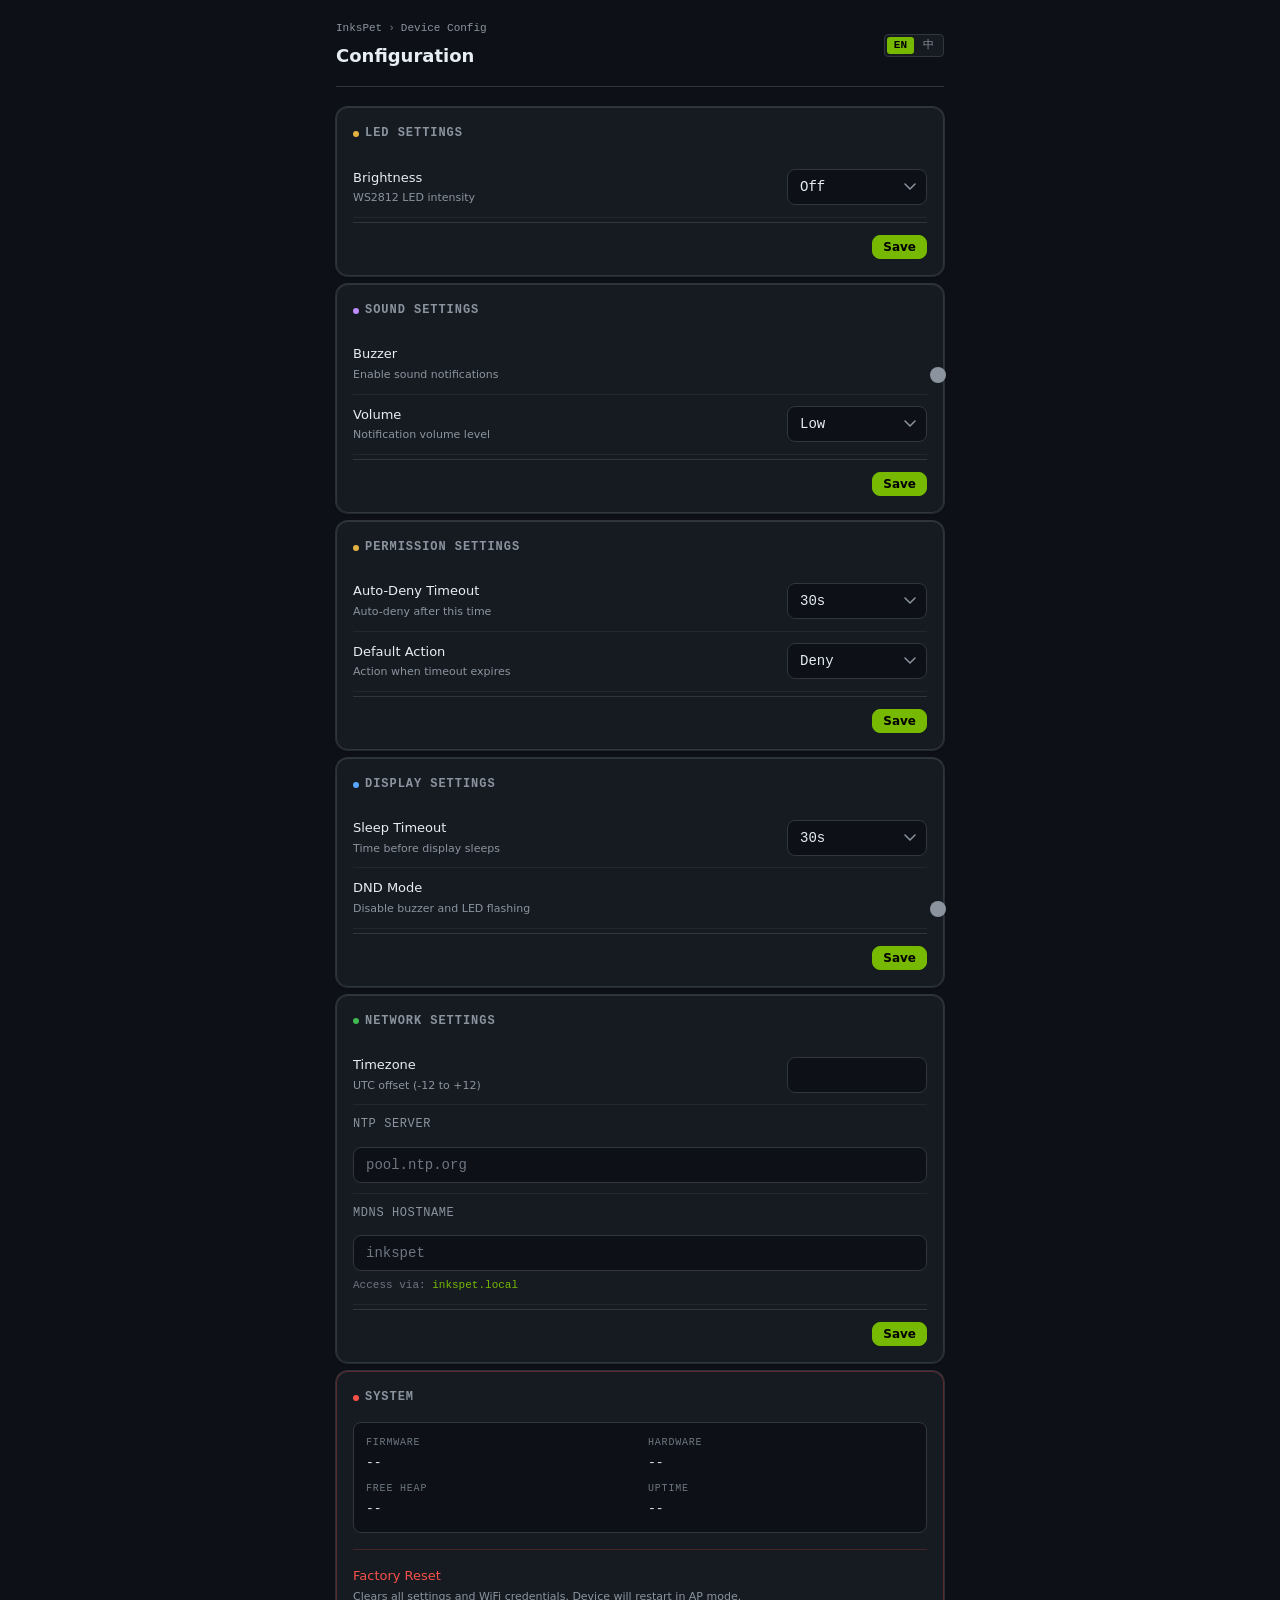
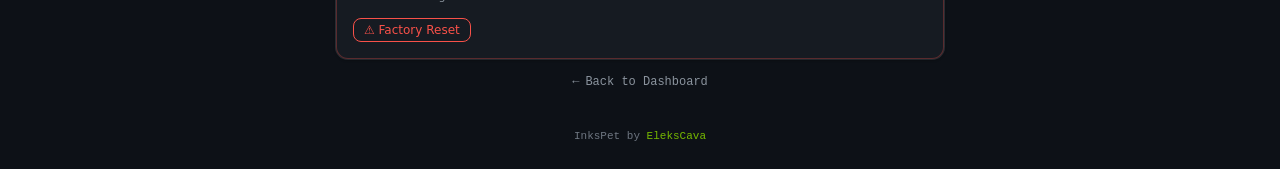
==== data/config.html @ bc0358c3 "feat: InksPet v1.0.0 — AI agent monitor firmware for EleksCava InksPet turns an EleksCava e-paper de" ====
<!DOCTYPE html>
<html lang="en">
<head>
<meta charset="UTF-8">
<meta name="viewport" content="width=device-width, initial-scale=1.0, viewport-fit=cover">
<title>InksPet — Device Config</title>
<link rel="stylesheet" href="style.css">
<style>
/* Config page specific styles */

/* Section groups */
.config-section {
  margin-bottom: 8px;
}

.section-save-row {
  display: flex;
  justify-content: flex-end;
  padding-top: 12px;
  border-top: 1px solid var(--border);
  margin-top: 4px;
}

/* Inline label+control row */
.config-row {
  display: flex;
  align-items: center;
  justify-content: space-between;
  padding: 10px 0;
  border-bottom: 1px solid rgba(48,54,61,0.5);
  gap: 16px;
}
.config-row:last-of-type { border-bottom: none; }

.config-row-label {
  flex: 1;
  min-width: 0;
}

.config-row-title {
  font-size: 13px;
  color: var(--text);
  font-weight: 500;
}

.config-row-desc {
  font-size: 11px;
  color: var(--text-sec);
  margin-top: 1px;
}

.config-row-control {
  flex-shrink: 0;
}

.config-row-control .form-input {
  width: auto;
  min-width: 140px;
}

/* Full-width input for text fields */
.config-row-full {
  display: flex;
  flex-direction: column;
  padding: 10px 0;
  border-bottom: 1px solid rgba(48,54,61,0.5);
  gap: 6px;
}
.config-row-full:last-of-type { border-bottom: none; }

/* Firmware info box */
.fw-info-box {
  background: var(--bg);
  border: 1px solid var(--border);
  border-radius: var(--radius);
  padding: 12px;
  font-family: var(--font-mono);
  font-size: 12px;
  display: grid;
  grid-template-columns: 1fr 1fr;
  gap: 8px 16px;
}

.fw-info-row {
  display: flex;
  flex-direction: column;
  gap: 2px;
}

.fw-info-label {
  font-size: 10px;
  color: var(--text-dim);
  text-transform: uppercase;
  letter-spacing: 0.08em;
}

.fw-info-value {
  font-size: 13px;
  color: var(--text);
}

/* Save button spin on loading */
.save-btn.saving {
  pointer-events: none;
}

/* Reset danger zone */
.danger-zone {
  border-color: rgba(248,81,73,0.3);
}

.danger-zone .card-title .dot {
  background: var(--danger);
}

/* Breadcrumb */
.breadcrumb {
  display: flex;
  align-items: center;
  gap: 6px;
  font-size: 11px;
  font-family: var(--font-mono);
  color: var(--text-sec);
  flex-wrap: wrap;
}

.breadcrumb a {
  color: var(--text-sec);
  text-decoration: none;
}
.breadcrumb a:hover { color: var(--text); }

.breadcrumb-sep { color: var(--text-dim); }

/* Range slider for brightness */
input[type="range"] {
  -webkit-appearance: none;
  appearance: none;
  width: 100%;
  height: 4px;
  border-radius: 2px;
  background: var(--border);
  outline: none;
  cursor: pointer;
}

input[type="range"]::-webkit-slider-thumb {
  -webkit-appearance: none;
  width: 16px;
  height: 16px;
  border-radius: 50%;
  background: var(--accent);
  cursor: pointer;
  transition: box-shadow var(--transition);
}

input[type="range"]::-webkit-slider-thumb:hover {
  box-shadow: 0 0 0 4px var(--accent-glow);
}

/* Timezone numeric input */
.tz-input {
  width: 80px;
  text-align: center;
}

/* Unsaved changes indicator */
.unsaved-dot {
  display: inline-block;
  width: 6px;
  height: 6px;
  border-radius: 50%;
  background: var(--warn);
  margin-left: 4px;
  vertical-align: middle;
  opacity: 0;
  transition: opacity var(--transition);
}
.unsaved-dot.visible { opacity: 1; }
</style>
</head>
<body>

<!-- Reset Confirmation Modal -->
<div class="modal-overlay hidden" id="reset-modal">
  <div class="modal">
    <div class="modal-title" id="lbl-reset-title">Factory Reset</div>
    <div class="modal-body" id="lbl-reset-body">
      This will restore all settings to defaults. WiFi credentials will be cleared and the device will restart in AP mode. Are you sure?
    </div>
    <div class="modal-actions">
      <button class="btn btn-secondary" onclick="closeResetModal()" id="lbl-cancel">Cancel</button>
      <button class="btn btn-danger" onclick="doFactoryReset()" id="lbl-confirm-reset">Reset</button>
    </div>
  </div>
</div>

<div class="container">

  <!-- Header -->
  <header class="header">
    <div class="header-inner">
      <div>
        <div class="breadcrumb">
          <a href="index.html">InksPet</a>
          <span class="breadcrumb-sep">›</span>
          <span id="lbl-page-title">Device Config</span>
        </div>
        <div style="margin-top:4px;font-size:18px;font-weight:700;color:var(--text)" id="lbl-page-heading">Configuration</div>
      </div>
      <div class="lang-toggle">
        <button class="lang-btn active" data-lang="en">EN</button>
        <button class="lang-btn" data-lang="zh">中</button>
      </div>
    </div>
  </header>

  <!-- Loading indicator -->
  <div id="loading-bar" class="progress-bar" style="margin-bottom:16px">
    <div class="progress-fill" id="loading-fill" style="width:0%"></div>
  </div>

  <!-- ========== LED SETTINGS ========== -->
  <div class="card config-section" id="section-led">
    <div class="card-header">
      <span class="card-title">
        <span class="dot" style="background:#e3b341"></span>
        <span id="lbl-led-title">LED Settings</span>
        <span class="unsaved-dot" id="led-unsaved"></span>
      </span>
    </div>

    <div class="config-row">
      <div class="config-row-label">
        <div class="config-row-title" id="lbl-led-brightness">Brightness</div>
        <div class="config-row-desc" id="desc-led-brightness">WS2812 LED intensity</div>
      </div>
      <div class="config-row-control">
        <select class="form-input form-select" id="cfg-led-brightness" onchange="markUnsaved('led-unsaved')">
          <option value="0" id="opt-off">Off</option>
          <option value="1" id="opt-low">Low</option>
          <option value="2" id="opt-medium">Medium</option>
          <option value="3" id="opt-high">High</option>
        </select>
      </div>
    </div>

    <div class="section-save-row">
      <button class="btn btn-primary btn-sm save-btn" id="save-led-btn" onclick="saveSection('led')">
        <span id="save-led-label">Save</span>
      </button>
    </div>
  </div>

  <!-- ========== SOUND SETTINGS ========== -->
  <div class="card config-section" id="section-sound">
    <div class="card-header">
      <span class="card-title">
        <span class="dot" style="background:var(--purple)"></span>
        <span id="lbl-sound-title">Sound Settings</span>
        <span class="unsaved-dot" id="sound-unsaved"></span>
      </span>
    </div>

    <div class="config-row">
      <div class="config-row-label">
        <div class="config-row-title" id="lbl-buzzer-enabled">Buzzer</div>
        <div class="config-row-desc" id="desc-buzzer-enabled">Enable sound notifications</div>
      </div>
      <div class="config-row-control">
        <label class="toggle">
          <input type="checkbox" id="cfg-buzzer-enabled" onchange="markUnsaved('sound-unsaved')">
          <span class="toggle-slider"></span>
        </label>
      </div>
    </div>

    <div class="config-row">
      <div class="config-row-label">
        <div class="config-row-title" id="lbl-buzzer-volume">Volume</div>
        <div class="config-row-desc" id="desc-buzzer-volume">Notification volume level</div>
      </div>
      <div class="config-row-control">
        <select class="form-input form-select" id="cfg-buzzer-volume" onchange="markUnsaved('sound-unsaved')">
          <option value="1" id="opt-vol-low">Low</option>
          <option value="2" id="opt-vol-med">Medium</option>
          <option value="3" id="opt-vol-high">High</option>
        </select>
      </div>
    </div>

    <div class="section-save-row">
      <button class="btn btn-primary btn-sm save-btn" id="save-sound-btn" onclick="saveSection('sound')">
        <span id="save-sound-label">Save</span>
      </button>
    </div>
  </div>

  <!-- ========== PERMISSION SETTINGS ========== -->
  <div class="card config-section" id="section-permission">
    <div class="card-header">
      <span class="card-title">
        <span class="dot" style="background:var(--warn)"></span>
        <span id="lbl-perm-title">Permission Settings</span>
        <span class="unsaved-dot" id="perm-unsaved"></span>
      </span>
    </div>

    <div class="config-row">
      <div class="config-row-label">
        <div class="config-row-title" id="lbl-perm-timeout">Auto-Deny Timeout</div>
        <div class="config-row-desc" id="desc-perm-timeout">Auto-deny after this time</div>
      </div>
      <div class="config-row-control">
        <select class="form-input form-select" id="cfg-permission-timeout" onchange="markUnsaved('perm-unsaved')">
          <option value="30" id="opt-t30">30s</option>
          <option value="60" id="opt-t60">60s</option>
          <option value="120" id="opt-t120">120s</option>
          <option value="0" id="opt-tnever">Never</option>
        </select>
      </div>
    </div>

    <div class="config-row">
      <div class="config-row-label">
        <div class="config-row-title" id="lbl-perm-default">Default Action</div>
        <div class="config-row-desc" id="desc-perm-default">Action when timeout expires</div>
      </div>
      <div class="config-row-control">
        <select class="form-input form-select" id="cfg-permission-default" onchange="markUnsaved('perm-unsaved')">
          <option value="deny" id="opt-deny">Deny</option>
          <option value="allow" id="opt-allow">Allow</option>
        </select>
      </div>
    </div>

    <div class="section-save-row">
      <button class="btn btn-primary btn-sm save-btn" id="save-perm-btn" onclick="saveSection('permission')">
        <span id="save-perm-label">Save</span>
      </button>
    </div>
  </div>

  <!-- ========== DISPLAY SETTINGS ========== -->
  <div class="card config-section" id="section-display">
    <div class="card-header">
      <span class="card-title">
        <span class="dot" style="background:var(--info)"></span>
        <span id="lbl-disp-title">Display Settings</span>
        <span class="unsaved-dot" id="disp-unsaved"></span>
      </span>
    </div>

    <div class="config-row">
      <div class="config-row-label">
        <div class="config-row-title" id="lbl-sleep-timeout">Sleep Timeout</div>
        <div class="config-row-desc" id="desc-sleep-timeout">Time before display sleeps</div>
      </div>
      <div class="config-row-control">
        <select class="form-input form-select" id="cfg-sleep-timeout" onchange="markUnsaved('disp-unsaved')">
          <option value="30" id="opt-s30">30s</option>
          <option value="60" id="opt-s60">60s</option>
          <option value="120" id="opt-s120">120s</option>
          <option value="300" id="opt-s300">5 min</option>
          <option value="0" id="opt-snever">Never</option>
        </select>
      </div>
    </div>

    <div class="config-row">
      <div class="config-row-label">
        <div class="config-row-title" id="lbl-dnd-mode">DND Mode</div>
        <div class="config-row-desc" id="desc-dnd-mode">Disable buzzer and LED flashing</div>
      </div>
      <div class="config-row-control">
        <label class="toggle">
          <input type="checkbox" id="cfg-dnd-mode" onchange="markUnsaved('disp-unsaved')">
          <span class="toggle-slider"></span>
        </label>
      </div>
    </div>

    <div class="section-save-row">
      <button class="btn btn-primary btn-sm save-btn" id="save-disp-btn" onclick="saveSection('display')">
        <span id="save-disp-label">Save</span>
      </button>
    </div>
  </div>

  <!-- ========== NETWORK SETTINGS ========== -->
  <div class="card config-section" id="section-network">
    <div class="card-header">
      <span class="card-title">
        <span class="dot" style="background:var(--success)"></span>
        <span id="lbl-net-title">Network Settings</span>
        <span class="unsaved-dot" id="net-unsaved"></span>
      </span>
    </div>

    <div class="config-row">
      <div class="config-row-label">
        <div class="config-row-title" id="lbl-timezone">Timezone</div>
        <div class="config-row-desc" id="desc-timezone">UTC offset (-12 to +12)</div>
      </div>
      <div class="config-row-control">
        <input type="number"
               id="cfg-timezone"
               class="form-input tz-input"
               min="-12" max="12" step="1"
               onchange="markUnsaved('net-unsaved')"
               oninput="markUnsaved('net-unsaved')">
      </div>
    </div>

    <div class="config-row-full">
      <label class="form-label" for="cfg-ntp-server" id="lbl-ntp">NTP Server</label>
      <input type="text"
             id="cfg-ntp-server"
             class="form-input"
             placeholder="pool.ntp.org"
             autocomplete="off"
             autocorrect="off"
             autocapitalize="none"
             onchange="markUnsaved('net-unsaved')"
             oninput="markUnsaved('net-unsaved')">
    </div>

    <div class="config-row-full">
      <label class="form-label" for="cfg-mdns-hostname" id="lbl-mdns">mDNS Hostname</label>
      <input type="text"
             id="cfg-mdns-hostname"
             class="form-input"
             placeholder="inkspet"
             autocomplete="off"
             autocorrect="off"
             autocapitalize="none"
             onchange="markUnsaved('net-unsaved')"
             oninput="markUnsaved('net-unsaved')">
      <div style="font-size:11px;color:var(--text-dim);font-family:var(--font-mono)">
        Access via: <span id="mdns-preview" style="color:var(--accent)">inkspet.local</span>
      </div>
    </div>

    <div class="section-save-row">
      <button class="btn btn-primary btn-sm save-btn" id="save-net-btn" onclick="saveSection('network')">
        <span id="save-net-label">Save</span>
      </button>
    </div>
  </div>

  <!-- ========== SYSTEM ========== -->
  <div class="card config-section danger-zone">
    <div class="card-header">
      <span class="card-title">
        <span class="dot"></span>
        <span id="lbl-sys-title">System</span>
      </span>
    </div>

    <!-- Firmware info -->
    <div class="fw-info-box" id="fw-info-box">
      <div class="fw-info-row">
        <span class="fw-info-label" id="lbl-fw-version">Firmware</span>
        <span class="fw-info-value" id="fw-version">--</span>
      </div>
      <div class="fw-info-row">
        <span class="fw-info-label" id="lbl-hw-platform">Hardware</span>
        <span class="fw-info-value" id="hw-platform">--</span>
      </div>
      <div class="fw-info-row">
        <span class="fw-info-label" id="lbl-free-heap">Free Heap</span>
        <span class="fw-info-value" id="sys-heap">--</span>
      </div>
      <div class="fw-info-row">
        <span class="fw-info-label" id="lbl-uptime">Uptime</span>
        <span class="fw-info-value" id="sys-uptime">--</span>
      </div>
    </div>

    <div style="margin-top:16px;padding-top:16px;border-top:1px solid rgba(248,81,73,0.2)">
      <div style="margin-bottom:10px">
        <div class="config-row-title" style="color:var(--danger)" id="lbl-factory-reset">Factory Reset</div>
        <div class="config-row-desc" id="desc-factory-reset">
          Clears all settings and WiFi credentials. Device will restart in AP mode.
        </div>
      </div>
      <button class="btn btn-danger btn-sm" onclick="openResetModal()">
        <span id="lbl-reset-btn">⚠ Factory Reset</span>
      </button>
    </div>
  </div>

  <div style="text-align:center;margin-bottom:8px">
    <a href="index.html" class="back-link">&#8592; <span id="lbl-back">Back to Dashboard</span></a>
  </div>

  <footer class="footer">
    InksPet by <a href="https://elekscava.com" target="_blank">EleksCava</a>
  </footer>

</div><!-- /container -->

<script src="script.js"></script>
<script>
/* =====================================================
   Device Config page logic
   ===================================================== */

const PAGE_LABELS = {
  en: {
    page_title: 'Device Config',
    page_heading: 'Configuration',
    back: 'Back to Dashboard',
    save: 'Save',
    saved: 'Saved ✓',
    saving: 'Saving...',
    save_ok: 'Settings saved',
    save_fail: 'Save failed',
    // LED
    led_title: 'LED Settings',
    led_brightness: 'Brightness',
    desc_led: 'WS2812 LED intensity',
    opt_off: 'Off', opt_low: 'Low', opt_medium: 'Medium', opt_high: 'High',
    // Sound
    sound_title: 'Sound Settings',
    buzzer_enabled: 'Buzzer',
    desc_buzzer: 'Enable sound notifications',
    buzzer_volume: 'Volume',
    desc_volume: 'Notification volume level',
    opt_vol_low: 'Low', opt_vol_med: 'Medium', opt_vol_high: 'High',
    // Permission
    perm_title: 'Permission Settings',
    perm_timeout: 'Auto-Deny Timeout',
    desc_perm_timeout: 'Auto-deny after this time',
    perm_default: 'Default Action',
    desc_perm_default: 'Action when timeout expires',
    opt_deny: 'Deny', opt_allow: 'Allow',
    opt_t30: '30s', opt_t60: '60s', opt_t120: '120s', opt_never: 'Never',
    // Display
    disp_title: 'Display Settings',
    sleep_timeout: 'Sleep Timeout',
    desc_sleep: 'Time before display sleeps',
    dnd_mode: 'DND Mode',
    desc_dnd: 'Disable buzzer and LED flashing',
    opt_s30: '30s', opt_s60: '60s', opt_s120: '120s', opt_s300: '5 min', opt_snever: 'Never',
    // Network
    net_title: 'Network Settings',
    timezone: 'Timezone',
    desc_tz: 'UTC offset (-12 to +12)',
    ntp: 'NTP Server',
    mdns: 'mDNS Hostname',
    // System
    sys_title: 'System',
    fw_version: 'Firmware',
    hw_platform: 'Hardware',
    free_heap: 'Free Heap',
    uptime_label: 'Uptime',
    factory_reset: 'Factory Reset',
    desc_reset: 'Clears all settings and WiFi credentials. Device will restart in AP mode.',
    reset_btn: '⚠ Factory Reset',
    // Modal
    reset_title: 'Factory Reset',
    reset_body: 'This will restore all settings to defaults. WiFi credentials will be cleared and the device will restart in AP mode. Are you sure?',
    cancel: 'Cancel',
    confirm_reset: 'Reset',
    reset_ok: 'Resetting...',
  },
  zh: {
    page_title: '设备配置',
    page_heading: '配置',
    back: '返回仪表盘',
    save: '保存',
    saved: '已保存 ✓',
    saving: '保存中...',
    save_ok: '设置已保存',
    save_fail: '保存失败',
    led_title: 'LED 设置',
    led_brightness: '亮度',
    desc_led: 'WS2812 LED 强度',
    opt_off: '关闭', opt_low: '低', opt_medium: '中', opt_high: '高',
    sound_title: '声音设置',
    buzzer_enabled: '蜂鸣器',
    desc_buzzer: '启用声音通知',
    buzzer_volume: '音量',
    desc_volume: '通知音量级别',
    opt_vol_low: '低', opt_vol_med: '中', opt_vol_high: '高',
    perm_title: '权限设置',
    perm_timeout: '自动拒绝超时',
    desc_perm_timeout: '超时后自动拒绝',
    perm_default: '默认操作',
    desc_perm_default: '超时时的操作',
    opt_deny: '拒绝', opt_allow: '允许',
    opt_t30: '30秒', opt_t60: '60秒', opt_t120: '120秒', opt_never: '永不',
    disp_title: '显示设置',
    sleep_timeout: '休眠超时',
    desc_sleep: '显示器休眠时间',
    dnd_mode: '勿扰模式',
    desc_dnd: '禁用蜂鸣器和 LED 闪烁',
    opt_s30: '30秒', opt_s60: '60秒', opt_s120: '120秒', opt_s300: '5分钟', opt_snever: '永不',
    net_title: '网络设置',
    timezone: '时区',
    desc_tz: 'UTC 偏移 (-12 到 +12)',
    ntp: 'NTP 服务器',
    mdns: 'mDNS 主机名',
    sys_title: '系统',
    fw_version: '固件版本',
    hw_platform: '硬件平台',
    free_heap: '可用内存',
    uptime_label: '运行时间',
    factory_reset: '恢复出厂设置',
    desc_reset: '清除所有设置和 WiFi 凭据，设备将以 AP 模式重启。',
    reset_btn: '⚠ 恢复出厂设置',
    reset_title: '恢复出厂设置',
    reset_body: '这将恢复所有设置到默认值，WiFi 凭据将被清除，设备将以 AP 模式重启。确定吗？',
    cancel: '取消',
    confirm_reset: '重置',
    reset_ok: '重置中...',
  }
};

function L(key) {
  const map = PAGE_LABELS[currentLang] || PAGE_LABELS.en;
  return map[key] || PAGE_LABELS.en[key] || key;
}

function applyLabels() {
  setText('lbl-page-title', L('page_title'));
  setText('lbl-page-heading', L('page_heading'));
  setText('lbl-back', L('back'));
  // LED
  setText('lbl-led-title', L('led_title'));
  setText('lbl-led-brightness', L('led_brightness'));
  setText('desc-led-brightness', L('desc_led'));
  setText('opt-off', L('opt_off'));
  setText('opt-low', L('opt_low'));
  setText('opt-medium', L('opt_medium'));
  setText('opt-high', L('opt_high'));
  setText('save-led-label', L('save'));
  // Sound
  setText('lbl-sound-title', L('sound_title'));
  setText('lbl-buzzer-enabled', L('buzzer_enabled'));
  setText('desc-buzzer-enabled', L('desc_buzzer'));
  setText('lbl-buzzer-volume', L('buzzer_volume'));
  setText('desc-buzzer-volume', L('desc_volume'));
  setText('opt-vol-low', L('opt_vol_low'));
  setText('opt-vol-med', L('opt_vol_med'));
  setText('opt-vol-high', L('opt_vol_high'));
  setText('save-sound-label', L('save'));
  // Permission
  setText('lbl-perm-title', L('perm_title'));
  setText('lbl-perm-timeout', L('perm_timeout'));
  setText('desc-perm-timeout', L('desc_perm_timeout'));
  setText('lbl-perm-default', L('perm_default'));
  setText('desc-perm-default', L('desc_perm_default'));
  setText('opt-t30', L('opt_t30'));
  setText('opt-t60', L('opt_t60'));
  setText('opt-t120', L('opt_t120'));
  setText('opt-tnever', L('opt_never'));
  setText('opt-deny', L('opt_deny'));
  setText('opt-allow', L('opt_allow'));
  setText('save-perm-label', L('save'));
  // Display
  setText('lbl-disp-title', L('disp_title'));
  setText('lbl-sleep-timeout', L('sleep_timeout'));
  setText('desc-sleep-timeout', L('desc_sleep'));
  setText('lbl-dnd-mode', L('dnd_mode'));
  setText('desc-dnd-mode', L('desc_dnd'));
  setText('opt-s30', L('opt_s30'));
  setText('opt-s60', L('opt_s60'));
  setText('opt-s120', L('opt_s120'));
  setText('opt-s300', L('opt_s300'));
  setText('opt-snever', L('opt_snever'));
  setText('save-disp-label', L('save'));
  // Network
  setText('lbl-net-title', L('net_title'));
  setText('lbl-timezone', L('timezone'));
  setText('desc-timezone', L('desc_tz'));
  setText('lbl-ntp', L('ntp'));
  setText('lbl-mdns', L('mdns'));
  setText('save-net-label', L('save'));
  // System
  setText('lbl-sys-title', L('sys_title'));
  setText('lbl-fw-version', L('fw_version'));
  setText('lbl-hw-platform', L('hw_platform'));
  setText('lbl-free-heap', L('free_heap'));
  setText('lbl-uptime', L('uptime_label'));
  setText('lbl-factory-reset', L('factory_reset'));
  setText('desc-factory-reset', L('desc_reset'));
  setText('lbl-reset-btn', L('reset_btn'));
  // Modal
  setText('lbl-reset-title', L('reset_title'));
  setText('lbl-reset-body', L('reset_body'));
  setText('lbl-cancel', L('cancel'));
  setText('lbl-confirm-reset', L('confirm_reset'));
}

function setText(id, txt) {
  const el = document.getElementById(id);
  if (el) el.textContent = txt;
}

// --- Config state ---
let cfg = {};

async function loadConfig() {
  animateLoadBar();
  const r = await fetchJSON('/api/config');
  if (r.ok && r.data) {
    cfg = r.data;
    applyConfigToForm();
  }

  // Also load device info for system section
  const ri = await fetchJSON('/api/device/info');
  if (ri.ok && ri.data) {
    setText('fw-version', ri.data.version || '--');
    setText('hw-platform', ri.data.hardware || '--');
    setText('sys-heap', formatHeap(ri.data.heap));
    setText('sys-uptime', formatUptime(ri.data.uptime));
  }
}

function animateLoadBar() {
  const fill = document.getElementById('loading-fill');
  let w = 0;
  const timer = setInterval(() => {
    w = Math.min(w + 15, 90);
    fill.style.width = w + '%';
  }, 80);
  setTimeout(() => {
    clearInterval(timer);
    fill.style.width = '100%';
    setTimeout(() => {
      document.getElementById('loading-bar').style.display = 'none';
    }, 300);
  }, 800);
}

function applyConfigToForm() {
  // LED brightness (0-3)
  const bright = document.getElementById('cfg-led-brightness');
  bright.value = cfg.led_brightness !== undefined ? String(cfg.led_brightness) : '2';

  // Sound
  document.getElementById('cfg-buzzer-enabled').checked = !!cfg.buzzer_enabled;
  const vol = document.getElementById('cfg-buzzer-volume');
  vol.value = cfg.buzzer_volume !== undefined ? String(cfg.buzzer_volume) : '2';

  // Permission
  const ptimeout = document.getElementById('cfg-permission-timeout');
  const pdef = document.getElementById('cfg-permission-default');
  ptimeout.value = cfg.permission_timeout !== undefined ? String(cfg.permission_timeout) : '60';
  pdef.value = cfg.permission_default || 'deny';

  // Display
  const stimeout = document.getElementById('cfg-sleep-timeout');
  stimeout.value = cfg.sleep_timeout !== undefined ? String(cfg.sleep_timeout) : '60';
  document.getElementById('cfg-dnd-mode').checked = !!cfg.dnd_mode;

  // Network
  const tz = document.getElementById('cfg-timezone');
  tz.value = cfg.timezone !== undefined ? String(cfg.timezone) : '0';
  document.getElementById('cfg-ntp-server').value = cfg.ntp_server || 'pool.ntp.org';
  const hostname = cfg.mdns_hostname || 'inkspet';
  document.getElementById('cfg-mdns-hostname').value = hostname;
  updateMdnsPreview(hostname);
}

function markUnsaved(dotId) {
  document.getElementById(dotId).classList.add('visible');
  // Update mDNS preview on hostname change
  if (dotId === 'net-unsaved') {
    const h = document.getElementById('cfg-mdns-hostname').value.trim() || 'inkspet';
    updateMdnsPreview(h);
  }
}

function updateMdnsPreview(hostname) {
  const el = document.getElementById('mdns-preview');
  if (el) el.textContent = hostname + '.local';
}

// Map section ID to fields to save
const SECTION_FIELDS = {
  led:        ['led_brightness'],
  sound:      ['buzzer_enabled', 'buzzer_volume'],
  permission: ['permission_timeout', 'permission_default'],
  display:    ['dnd_mode', 'sleep_timeout'],
  network:    ['timezone', 'ntp_server', 'mdns_hostname'],
};

function readFormValues() {
  return {
    led_brightness:    parseInt(document.getElementById('cfg-led-brightness').value, 10),
    buzzer_enabled:    document.getElementById('cfg-buzzer-enabled').checked,
    buzzer_volume:     parseInt(document.getElementById('cfg-buzzer-volume').value, 10),
    permission_timeout: parseInt(document.getElementById('cfg-permission-timeout').value, 10),
    permission_default: document.getElementById('cfg-permission-default').value,
    dnd_mode:          document.getElementById('cfg-dnd-mode').checked,
    sleep_timeout:     parseInt(document.getElementById('cfg-sleep-timeout').value, 10),
    timezone:          parseInt(document.getElementById('cfg-timezone').value, 10),
    ntp_server:        document.getElementById('cfg-ntp-server').value.trim(),
    mdns_hostname:     document.getElementById('cfg-mdns-hostname').value.trim(),
  };
}

async function saveSection(section) {
  const fields = SECTION_FIELDS[section];
  if (!fields) return;

  const allValues = readFormValues();
  const payload = {};
  fields.forEach(f => { payload[f] = allValues[f]; });

  const btnId = `save-${section === 'permission' ? 'perm' : section === 'display' ? 'disp' : section}-btn`;
  const labelId = `save-${section === 'permission' ? 'perm' : section === 'display' ? 'disp' : section}-label`;
  const btn = document.getElementById(btnId);
  const label = document.getElementById(labelId);

  if (btn) { btn.disabled = true; btn.classList.add('saving'); }
  if (label) label.textContent = L('saving');

  const r = await postJSON('/api/config', payload);

  if (r.ok) {
    if (label) label.textContent = L('saved');
    const dotMap = { led: 'led-unsaved', sound: 'sound-unsaved', permission: 'perm-unsaved', display: 'disp-unsaved', network: 'net-unsaved' };
    const dot = document.getElementById(dotMap[section]);
    if (dot) dot.classList.remove('visible');
    showMessage(L('save_ok'), 'success');
    setTimeout(() => {
      if (label) label.textContent = L('save');
      if (btn) { btn.disabled = false; btn.classList.remove('saving'); }
    }, 2000);
  } else {
    showMessage(L('save_fail'), 'error');
    if (label) label.textContent = L('save');
    if (btn) { btn.disabled = false; btn.classList.remove('saving'); }
  }
}

// --- Factory Reset ---
function openResetModal() {
  document.getElementById('reset-modal').classList.remove('hidden');
}

function closeResetModal() {
  document.getElementById('reset-modal').classList.add('hidden');
}

async function doFactoryReset() {
  closeResetModal();
  setText('lbl-reset-btn', L('reset_ok'));

  const r = await postJSON('/api/config/reset', {});

  if (r.ok) {
    showMessage('Factory reset complete. Restarting...', 'info', 5000);
    // Device will restart — redirect to AP address after delay
    setTimeout(() => {
      window.location.href = 'http://192.168.4.1/';
    }, 3000);
  } else {
    showMessage('Reset failed', 'error');
    setText('lbl-reset-btn', L('reset_btn'));
  }
}

// Close modal on overlay click
document.getElementById('reset-modal').addEventListener('click', function(e) {
  if (e.target === this) closeResetModal();
});

// --- Init ---
document.addEventListener('DOMContentLoaded', function() {
  applyLabels();
  loadConfig();
});

document.addEventListener('langchange', function() {
  applyLabels();
});
</script>
</body>
</html>
---- data/style.css ----
/* =====================================================
   InksPet Web Portal - Design System
   Shared stylesheet for all pages
   Target: ESP32 LittleFS, works offline in AP mode
   ===================================================== */

/* --- CSS Custom Properties (Design Tokens) --- */
:root {
  --bg:          #0d1117;
  --bg-card:     #161b22;
  --bg-input:    #0d1117;
  --border:      #30363d;
  --border-hover:#484f58;
  --text:        #e6edf3;
  --text-sec:    #8b949e;
  --text-dim:    #6e7681;
  --accent:      #76B900;
  --accent-dim:  #4d7a00;
  --accent-glow: rgba(118,185,0,0.15);
  --danger:      #f85149;
  --danger-dim:  #b91c1c;
  --warn:        #e3b341;
  --info:        #58a6ff;
  --success:     #3fb950;
  --purple:      #bc8cff;

  --font-body: -apple-system, BlinkMacSystemFont, "Segoe UI", system-ui, sans-serif;
  --font-mono: "SF Mono", "Cascadia Code", "Fira Code", "Consolas", "Liberation Mono", monospace;

  --radius:   8px;
  --radius-sm: 4px;
  --radius-lg: 12px;
  --transition: 150ms ease;

  --shadow-card: 0 1px 3px rgba(0,0,0,0.4), 0 0 0 1px var(--border);
}

/* --- Reset & Base --- */
*, *::before, *::after { box-sizing: border-box; margin: 0; padding: 0; }

html {
  font-size: 16px;
  -webkit-text-size-adjust: 100%;
  scroll-behavior: smooth;
}

body {
  background: var(--bg);
  color: var(--text);
  font-family: var(--font-body);
  line-height: 1.6;
  min-height: 100vh;
  /* safe area for notched phones */
  padding-bottom: env(safe-area-inset-bottom);
  padding-left: env(safe-area-inset-left);
  padding-right: env(safe-area-inset-right);
}

/* --- Layout Container --- */
.container {
  max-width: 640px;
  margin: 0 auto;
  padding: 0 16px;
}

/* --- Header --- */
.header {
  padding: 20px 0 16px;
  border-bottom: 1px solid var(--border);
  margin-bottom: 20px;
}

.header-inner {
  display: flex;
  align-items: center;
  justify-content: space-between;
  gap: 12px;
  flex-wrap: wrap;
}

.logo {
  display: flex;
  align-items: center;
  gap: 10px;
  text-decoration: none;
}

.logo-icon {
  width: 36px;
  height: 36px;
  background: var(--accent);
  border-radius: var(--radius-sm);
  display: flex;
  align-items: center;
  justify-content: center;
  font-size: 18px;
  flex-shrink: 0;
}

.logo-text {
  display: flex;
  flex-direction: column;
  line-height: 1.2;
}

.logo-name {
  font-size: 18px;
  font-weight: 700;
  color: var(--text);
  letter-spacing: -0.3px;
}

.logo-tagline {
  font-size: 11px;
  color: var(--text-sec);
  font-family: var(--font-mono);
  letter-spacing: 0.02em;
}

.header-actions {
  display: flex;
  align-items: center;
  gap: 8px;
}

/* --- Connection Status Dot --- */
.conn-dot {
  width: 8px;
  height: 8px;
  border-radius: 50%;
  background: var(--text-dim);
  flex-shrink: 0;
  transition: background var(--transition);
}
.conn-dot.connected {
  background: var(--accent);
  animation: dot-blink 2s ease-in-out infinite;
}
.conn-dot.disconnected { background: var(--danger); }
.conn-dot.connecting   { background: var(--warn); animation: dot-blink 0.8s ease-in-out infinite; }

@keyframes dot-blink {
  0%, 100% { opacity: 1; }
  50%       { opacity: 0.3; }
}

.conn-status {
  display: flex;
  align-items: center;
  gap: 6px;
  font-size: 12px;
  font-family: var(--font-mono);
  color: var(--text-sec);
}

/* --- Language Toggle --- */
.lang-toggle {
  display: flex;
  gap: 2px;
  background: var(--bg-card);
  border: 1px solid var(--border);
  border-radius: var(--radius-sm);
  padding: 2px;
}

.lang-btn {
  background: none;
  border: none;
  color: var(--text-sec);
  font-size: 11px;
  font-family: var(--font-mono);
  padding: 3px 7px;
  border-radius: 3px;
  cursor: pointer;
  transition: all var(--transition);
  line-height: 1;
}
.lang-btn.active, .lang-btn:hover {
  background: var(--accent);
  color: #000;
  font-weight: 600;
}

/* --- Cards --- */
.card {
  background: var(--bg-card);
  border: 1px solid var(--border);
  border-radius: var(--radius-lg);
  padding: 16px;
  margin-bottom: 12px;
  box-shadow: var(--shadow-card);
  transition: border-color var(--transition);
}

.card:hover { border-color: var(--border-hover); }

.card-header {
  display: flex;
  align-items: center;
  justify-content: space-between;
  margin-bottom: 14px;
  gap: 8px;
}

.card-title {
  font-size: 12px;
  font-weight: 600;
  color: var(--text-sec);
  text-transform: uppercase;
  letter-spacing: 0.08em;
  font-family: var(--font-mono);
  display: flex;
  align-items: center;
  gap: 6px;
}

.card-title .dot {
  width: 6px;
  height: 6px;
  border-radius: 50%;
  background: var(--accent);
}

/* --- Data Row (label: value) --- */
.data-row {
  display: flex;
  justify-content: space-between;
  align-items: baseline;
  padding: 5px 0;
  border-bottom: 1px solid rgba(48,54,61,0.5);
  gap: 12px;
}
.data-row:last-child { border-bottom: none; }

.data-label {
  font-size: 12px;
  color: var(--text-sec);
  white-space: nowrap;
  flex-shrink: 0;
}

.data-value {
  font-size: 13px;
  font-family: var(--font-mono);
  color: var(--text);
  text-align: right;
  word-break: break-all;
}

.data-value.accent { color: var(--accent); }
.data-value.dim    { color: var(--text-dim); }
.data-value.warn   { color: var(--warn); }
.data-value.danger { color: var(--danger); }

/* --- State Display --- */
.state-badge {
  display: inline-flex;
  align-items: center;
  gap: 6px;
  font-family: var(--font-mono);
  font-size: 14px;
  font-weight: 600;
  color: var(--accent);
  text-transform: uppercase;
  letter-spacing: 0.05em;
}

.state-indicator {
  width: 10px;
  height: 10px;
  border-radius: 50%;
  background: var(--accent);
  animation: state-pulse 2s ease-in-out infinite;
}

.state-indicator.idle      { background: var(--text-dim); animation: none; }
.state-indicator.sleeping  { background: var(--text-dim); animation: none; }
.state-indicator.thinking  { background: var(--info); animation: state-pulse 1.5s ease-in-out infinite; }
.state-indicator.typing    { background: var(--accent); animation: state-pulse 0.8s ease-in-out infinite; }
.state-indicator.building  { background: var(--accent); animation: state-pulse 0.5s ease-in-out infinite; }
.state-indicator.juggling  { background: var(--purple); animation: state-pulse 1.2s ease-in-out infinite; }
.state-indicator.conducting { background: var(--purple); animation: state-pulse 0.6s ease-in-out infinite; }
.state-indicator.error     { background: var(--danger); animation: state-flash 0.5s ease-in-out infinite; }
.state-indicator.attention { background: var(--warn); animation: none; }
.state-indicator.permission { background: var(--warn); animation: state-flash 0.7s ease-in-out infinite; }
.state-indicator.sweeping  { background: var(--info); animation: state-pulse 1s ease-in-out infinite; }
.state-indicator.carrying  { background: #f8954a; animation: state-pulse 1s ease-in-out infinite; }

@keyframes state-pulse {
  0%, 100% { opacity: 1; transform: scale(1); }
  50%       { opacity: 0.4; transform: scale(0.8); }
}
@keyframes state-flash {
  0%, 100% { opacity: 1; }
  50%       { opacity: 0.1; }
}

/* large state display on dashboard */
.state-main {
  padding: 20px 0 12px;
  text-align: center;
}

.state-big {
  font-family: var(--font-mono);
  font-size: 28px;
  font-weight: 700;
  letter-spacing: 0.08em;
  text-transform: uppercase;
  color: var(--accent);
  line-height: 1;
  margin-bottom: 6px;
  min-height: 34px;
}

.state-agent {
  font-size: 13px;
  color: var(--text-sec);
  font-family: var(--font-mono);
  min-height: 18px;
}

.state-tool {
  font-size: 11px;
  color: var(--text-dim);
  font-family: var(--font-mono);
  margin-top: 2px;
  min-height: 16px;
  white-space: nowrap;
  overflow: hidden;
  text-overflow: ellipsis;
  max-width: 300px;
  margin-left: auto;
  margin-right: auto;
}

/* --- Signal Bars --- */
.signal-bars {
  display: inline-flex;
  align-items: flex-end;
  gap: 2px;
  height: 14px;
}

.signal-bar {
  width: 4px;
  border-radius: 1px;
  background: var(--border);
  transition: background var(--transition);
}
.signal-bar:nth-child(1) { height: 4px; }
.signal-bar:nth-child(2) { height: 7px; }
.signal-bar:nth-child(3) { height: 10px; }
.signal-bar:nth-child(4) { height: 14px; }

.signal-bars.s1 .signal-bar:nth-child(1) { background: var(--danger); }
.signal-bars.s2 .signal-bar:nth-child(1),
.signal-bars.s2 .signal-bar:nth-child(2) { background: var(--warn); }
.signal-bars.s3 .signal-bar:nth-child(1),
.signal-bars.s3 .signal-bar:nth-child(2),
.signal-bars.s3 .signal-bar:nth-child(3) { background: var(--accent); }
.signal-bars.s4 .signal-bar { background: var(--accent); }

/* --- Battery Bar --- */
.battery {
  display: inline-flex;
  align-items: center;
  gap: 4px;
  font-size: 12px;
  font-family: var(--font-mono);
}

.battery-icon {
  position: relative;
  width: 22px;
  height: 11px;
  border: 1.5px solid var(--text-sec);
  border-radius: 2px;
}
.battery-icon::after {
  content: '';
  position: absolute;
  right: -5px;
  top: 50%;
  transform: translateY(-50%);
  width: 3px;
  height: 5px;
  background: var(--text-sec);
  border-radius: 0 1px 1px 0;
}
.battery-fill {
  position: absolute;
  left: 1px;
  top: 1px;
  bottom: 1px;
  border-radius: 1px;
  background: var(--accent);
  transition: width 0.5s ease;
}
.battery-icon.low .battery-fill    { background: var(--danger); }
.battery-icon.medium .battery-fill { background: var(--warn); }

/* --- Buttons --- */
.btn {
  display: inline-flex;
  align-items: center;
  justify-content: center;
  gap: 6px;
  padding: 8px 16px;
  font-size: 13px;
  font-weight: 500;
  border-radius: var(--radius);
  border: 1px solid transparent;
  cursor: pointer;
  text-decoration: none;
  transition: all var(--transition);
  white-space: nowrap;
  font-family: var(--font-body);
  line-height: 1;
  user-select: none;
  -webkit-tap-highlight-color: transparent;
}

.btn:disabled {
  opacity: 0.5;
  cursor: not-allowed;
  pointer-events: none;
}

.btn-primary {
  background: var(--accent);
  color: #000;
  font-weight: 600;
  border-color: var(--accent);
}
.btn-primary:hover:not(:disabled) {
  background: #88d400;
  border-color: #88d400;
  box-shadow: 0 0 12px var(--accent-glow);
}

.btn-secondary {
  background: transparent;
  color: var(--text);
  border-color: var(--border);
}
.btn-secondary:hover:not(:disabled) {
  background: var(--bg-card);
  border-color: var(--border-hover);
}

.btn-danger {
  background: transparent;
  color: var(--danger);
  border-color: var(--danger);
}
.btn-danger:hover:not(:disabled) {
  background: rgba(248,81,73,0.1);
}

.btn-ghost {
  background: transparent;
  color: var(--text-sec);
  border-color: transparent;
  padding: 6px 10px;
}
.btn-ghost:hover:not(:disabled) { color: var(--text); background: var(--bg-card); }

.btn-full { width: 100%; }

.btn-sm { padding: 5px 10px; font-size: 12px; }

.btn-icon {
  width: 32px;
  height: 32px;
  padding: 0;
  font-size: 16px;
}

/* --- Form Elements --- */
.form-group {
  margin-bottom: 14px;
}

.form-label {
  display: block;
  font-size: 12px;
  color: var(--text-sec);
  margin-bottom: 6px;
  font-family: var(--font-mono);
  font-weight: 500;
  text-transform: uppercase;
  letter-spacing: 0.05em;
}

.form-input {
  width: 100%;
  background: var(--bg-input);
  border: 1px solid var(--border);
  border-radius: var(--radius);
  color: var(--text);
  font-size: 14px;
  font-family: var(--font-mono);
  padding: 9px 12px;
  transition: border-color var(--transition), box-shadow var(--transition);
  outline: none;
  -webkit-appearance: none;
  appearance: none;
}

.form-input:focus {
  border-color: var(--accent);
  box-shadow: 0 0 0 3px var(--accent-glow);
}

.form-input::placeholder { color: var(--text-dim); }

.form-input[type="password"] { letter-spacing: 0.1em; }

.form-select {
  background-image: url("data:image/svg+xml,%3Csvg xmlns='http://www.w3.org/2000/svg' width='12' height='8' viewBox='0 0 12 8'%3E%3Cpath d='M1 1l5 5 5-5' stroke='%238b949e' stroke-width='1.5' fill='none' stroke-linecap='round'/%3E%3C/svg%3E");
  background-repeat: no-repeat;
  background-position: right 10px center;
  padding-right: 32px;
  cursor: pointer;
}

/* --- Toggle Switch --- */
.toggle-wrap {
  display: flex;
  align-items: center;
  justify-content: space-between;
  padding: 8px 0;
}

.toggle-label {
  font-size: 13px;
  color: var(--text);
}

.toggle-sublabel {
  font-size: 11px;
  color: var(--text-sec);
  margin-top: 1px;
}

.toggle {
  position: relative;
  width: 40px;
  height: 22px;
  flex-shrink: 0;
}

.toggle input {
  opacity: 0;
  width: 0;
  height: 0;
  position: absolute;
}

.toggle-slider {
  position: absolute;
  inset: 0;
  background: var(--border);
  border-radius: 11px;
  cursor: pointer;
  transition: background var(--transition);
}

.toggle-slider::before {
  content: '';
  position: absolute;
  width: 16px;
  height: 16px;
  left: 3px;
  top: 3px;
  border-radius: 50%;
  background: var(--text-sec);
  transition: transform var(--transition), background var(--transition);
}

.toggle input:checked + .toggle-slider { background: var(--accent); }
.toggle input:checked + .toggle-slider::before {
  transform: translateX(18px);
  background: #000;
}

.toggle input:focus-visible + .toggle-slider {
  box-shadow: 0 0 0 3px var(--accent-glow);
}

/* --- Section Divider --- */
.section-title {
  font-size: 11px;
  font-weight: 600;
  color: var(--text-dim);
  text-transform: uppercase;
  letter-spacing: 0.1em;
  font-family: var(--font-mono);
  padding: 16px 0 8px;
  border-bottom: 1px solid var(--border);
  margin-bottom: 12px;
}

/* --- Network List Item --- */
.network-item {
  display: flex;
  align-items: center;
  gap: 10px;
  padding: 10px 12px;
  border-radius: var(--radius);
  cursor: pointer;
  transition: background var(--transition);
  border: 1px solid transparent;
}

.network-item:hover {
  background: rgba(118,185,0,0.06);
  border-color: var(--accent-dim);
}

.network-item.selected {
  background: var(--accent-glow);
  border-color: var(--accent);
}

.network-ssid {
  flex: 1;
  font-size: 13px;
  font-family: var(--font-mono);
  color: var(--text);
  white-space: nowrap;
  overflow: hidden;
  text-overflow: ellipsis;
}

.network-meta {
  display: flex;
  align-items: center;
  gap: 8px;
  flex-shrink: 0;
}

.network-lock {
  font-size: 11px;
  color: var(--text-sec);
}

/* --- Toast Notifications --- */
#toast-container {
  position: fixed;
  bottom: max(20px, env(safe-area-inset-bottom, 20px));
  left: 50%;
  transform: translateX(-50%);
  z-index: 9999;
  display: flex;
  flex-direction: column;
  align-items: center;
  gap: 8px;
  pointer-events: none;
  width: 100%;
  max-width: 400px;
  padding: 0 16px;
}

.toast {
  background: var(--bg-card);
  border: 1px solid var(--border);
  border-radius: var(--radius);
  padding: 10px 16px;
  font-size: 13px;
  font-family: var(--font-mono);
  color: var(--text);
  box-shadow: 0 4px 16px rgba(0,0,0,0.5);
  animation: toast-in 0.2s ease;
  pointer-events: auto;
  max-width: 100%;
  text-align: center;
}

.toast.success { border-color: var(--success); color: var(--success); }
.toast.error   { border-color: var(--danger);  color: var(--danger); }
.toast.warn    { border-color: var(--warn);    color: var(--warn); }
.toast.info    { border-color: var(--info);    color: var(--info); }

@keyframes toast-in {
  from { opacity: 0; transform: translateY(8px); }
  to   { opacity: 1; transform: translateY(0); }
}

/* --- Modal --- */
.modal-overlay {
  position: fixed;
  inset: 0;
  background: rgba(0,0,0,0.7);
  backdrop-filter: blur(4px);
  z-index: 9000;
  display: flex;
  align-items: center;
  justify-content: center;
  padding: 20px;
  animation: fade-in 0.15s ease;
}

.modal-overlay.hidden { display: none; }

.modal {
  background: var(--bg-card);
  border: 1px solid var(--border);
  border-radius: var(--radius-lg);
  padding: 24px;
  max-width: 380px;
  width: 100%;
  box-shadow: 0 8px 32px rgba(0,0,0,0.6);
  animation: modal-in 0.2s ease;
}

.modal-title {
  font-size: 16px;
  font-weight: 600;
  color: var(--text);
  margin-bottom: 8px;
}

.modal-body {
  font-size: 13px;
  color: var(--text-sec);
  line-height: 1.6;
  margin-bottom: 20px;
}

.modal-actions {
  display: flex;
  gap: 8px;
  justify-content: flex-end;
}

@keyframes fade-in {
  from { opacity: 0; }
  to   { opacity: 1; }
}
@keyframes modal-in {
  from { opacity: 0; transform: scale(0.95) translateY(-8px); }
  to   { opacity: 1; transform: scale(1) translateY(0); }
}

/* --- Back Link --- */
.back-link {
  display: inline-flex;
  align-items: center;
  gap: 6px;
  font-size: 12px;
  font-family: var(--font-mono);
  color: var(--text-sec);
  text-decoration: none;
  transition: color var(--transition);
  padding: 4px 0;
}
.back-link:hover { color: var(--text); }

/* --- Quick Action Grid --- */
.action-grid {
  display: grid;
  grid-template-columns: 1fr 1fr;
  gap: 8px;
  margin-bottom: 12px;
}

.action-btn {
  display: flex;
  flex-direction: column;
  align-items: flex-start;
  gap: 4px;
  padding: 14px;
  background: var(--bg-card);
  border: 1px solid var(--border);
  border-radius: var(--radius-lg);
  text-decoration: none;
  cursor: pointer;
  transition: all var(--transition);
  font-family: var(--font-body);
}

.action-btn:hover {
  border-color: var(--accent);
  background: var(--accent-glow);
}

.action-btn-icon {
  font-size: 20px;
  line-height: 1;
}

.action-btn-label {
  font-size: 13px;
  font-weight: 600;
  color: var(--text);
}

.action-btn-desc {
  font-size: 11px;
  color: var(--text-sec);
}

/* --- Loading Spinner --- */
.spinner {
  display: inline-block;
  width: 16px;
  height: 16px;
  border: 2px solid var(--border);
  border-top-color: var(--accent);
  border-radius: 50%;
  animation: spin 0.6s linear infinite;
}

@keyframes spin {
  to { transform: rotate(360deg); }
}

/* --- Progress Bar --- */
.progress-bar {
  height: 2px;
  background: var(--border);
  border-radius: 1px;
  overflow: hidden;
  margin: 8px 0;
}

.progress-fill {
  height: 100%;
  background: var(--accent);
  border-radius: 1px;
  transition: width 0.3s ease;
}

/* --- Empty / placeholder state --- */
.empty-state {
  text-align: center;
  padding: 32px 16px;
  color: var(--text-sec);
  font-size: 13px;
  font-family: var(--font-mono);
}

.empty-state .empty-icon {
  font-size: 32px;
  margin-bottom: 8px;
  opacity: 0.4;
}

/* --- Utility --- */
.hidden    { display: none !important; }
.mono      { font-family: var(--font-mono); }
.text-sec  { color: var(--text-sec); }
.text-dim  { color: var(--text-dim); }
.text-accent { color: var(--accent); }
.text-danger { color: var(--danger); }
.text-warn   { color: var(--warn); }
.mt-4  { margin-top: 4px; }
.mt-8  { margin-top: 8px; }
.mt-16 { margin-top: 16px; }
.mb-4  { margin-bottom: 4px; }
.mb-8  { margin-bottom: 8px; }
.mb-16 { margin-bottom: 16px; }
.flex  { display: flex; }
.items-center { align-items: center; }
.gap-8 { gap: 8px; }
.w-full { width: 100%; }
.text-center { text-align: center; }

/* --- Footer --- */
.footer {
  text-align: center;
  padding: 24px 0;
  font-size: 11px;
  font-family: var(--font-mono);
  color: var(--text-dim);
}

.footer a {
  color: var(--accent);
  text-decoration: none;
}
.footer a:hover { text-decoration: underline; }
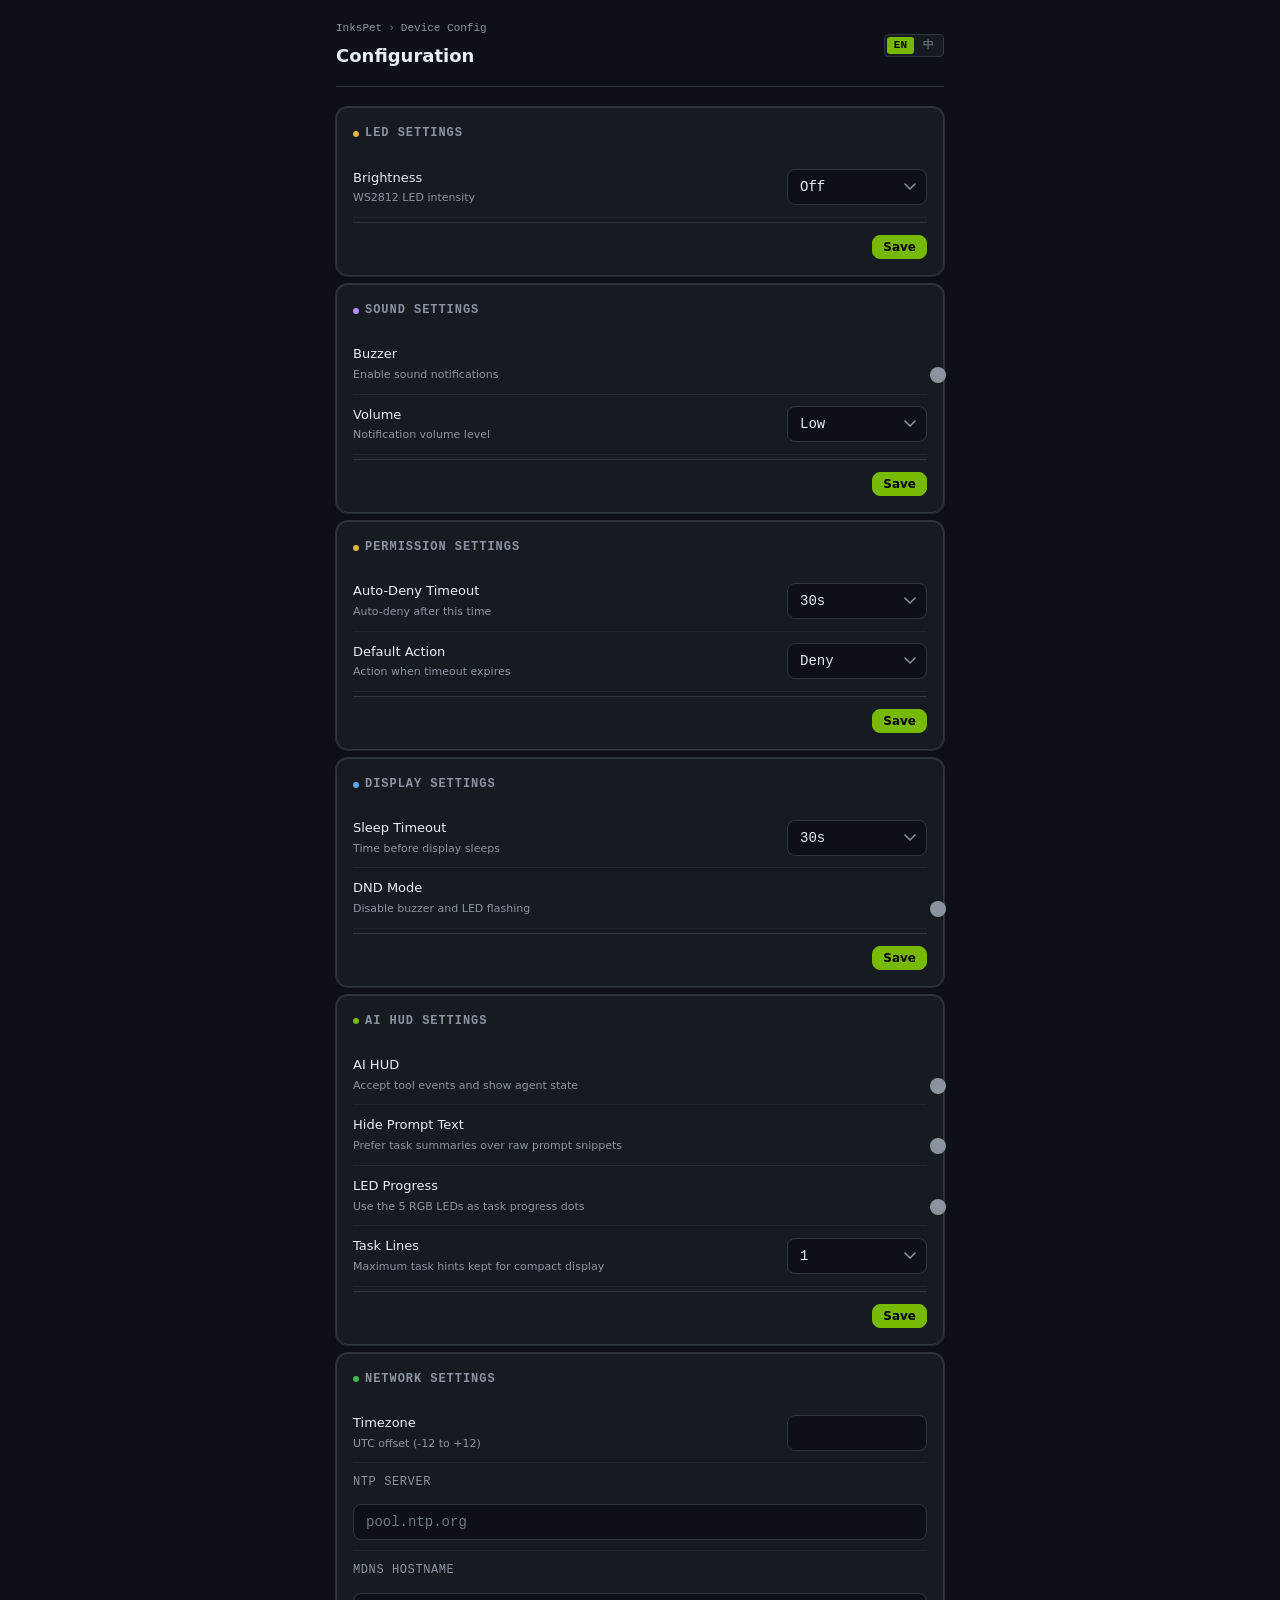
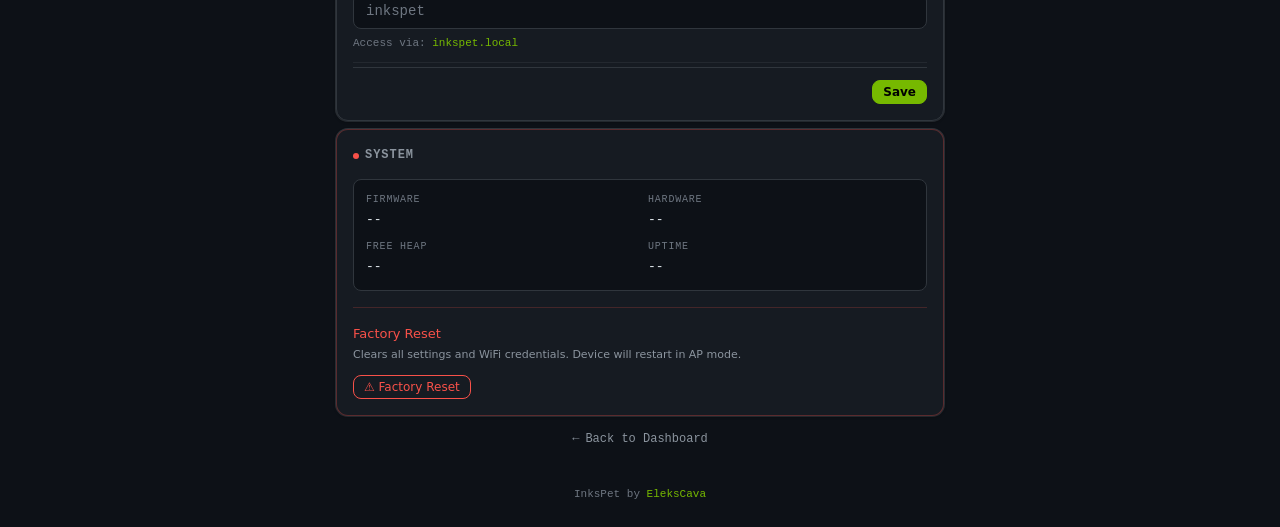
==== commit 1a1f01ba: "feat: release InksPet firmware v1.2.0" ====
--- a/data/config.html
+++ b/data/config.html
@@ -237,10 +237,10 @@
       </div>
       <div class="config-row-control">
         <select class="form-input form-select" id="cfg-led-brightness" onchange="markUnsaved('led-unsaved')">
-          <option value="0" id="opt-off">Off</option>
-          <option value="1" id="opt-low">Low</option>
-          <option value="2" id="opt-medium">Medium</option>
-          <option value="3" id="opt-high">High</option>
+          <option value="off" id="opt-off">Off</option>
+          <option value="low" id="opt-low">Low</option>
+          <option value="medium" id="opt-medium">Medium</option>
+          <option value="high" id="opt-high">High</option>
         </select>
       </div>
     </div>
@@ -282,9 +282,9 @@
       </div>
       <div class="config-row-control">
         <select class="form-input form-select" id="cfg-buzzer-volume" onchange="markUnsaved('sound-unsaved')">
-          <option value="1" id="opt-vol-low">Low</option>
-          <option value="2" id="opt-vol-med">Medium</option>
-          <option value="3" id="opt-vol-high">High</option>
+          <option value="low" id="opt-vol-low">Low</option>
+          <option value="medium" id="opt-vol-med">Medium</option>
+          <option value="high" id="opt-vol-high">High</option>
         </select>
       </div>
     </div>
@@ -383,6 +383,76 @@
     <div class="section-save-row">
       <button class="btn btn-primary btn-sm save-btn" id="save-disp-btn" onclick="saveSection('display')">
         <span id="save-disp-label">Save</span>
+      </button>
+    </div>
+  </div>
+
+  <!-- ========== AI HUD SETTINGS ========== -->
+  <div class="card config-section" id="section-agent">
+    <div class="card-header">
+      <span class="card-title">
+        <span class="dot" style="background:var(--accent)"></span>
+        <span id="lbl-agent-title">AI HUD Settings</span>
+        <span class="unsaved-dot" id="agent-unsaved"></span>
+      </span>
+    </div>
+
+    <div class="config-row">
+      <div class="config-row-label">
+        <div class="config-row-title" id="lbl-agent-enabled">AI HUD</div>
+        <div class="config-row-desc" id="desc-agent-enabled">Accept tool events and show agent state</div>
+      </div>
+      <div class="config-row-control">
+        <label class="toggle">
+          <input type="checkbox" id="cfg-agent-enabled" onchange="markUnsaved('agent-unsaved')">
+          <span class="toggle-slider"></span>
+        </label>
+      </div>
+    </div>
+
+    <div class="config-row">
+      <div class="config-row-label">
+        <div class="config-row-title" id="lbl-agent-privacy">Hide Prompt Text</div>
+        <div class="config-row-desc" id="desc-agent-privacy">Prefer task summaries over raw prompt snippets</div>
+      </div>
+      <div class="config-row-control">
+        <label class="toggle">
+          <input type="checkbox" id="cfg-agent-privacy" onchange="markUnsaved('agent-unsaved')">
+          <span class="toggle-slider"></span>
+        </label>
+      </div>
+    </div>
+
+    <div class="config-row">
+      <div class="config-row-label">
+        <div class="config-row-title" id="lbl-agent-led-progress">LED Progress</div>
+        <div class="config-row-desc" id="desc-agent-led-progress">Use the 5 RGB LEDs as task progress dots</div>
+      </div>
+      <div class="config-row-control">
+        <label class="toggle">
+          <input type="checkbox" id="cfg-agent-led-progress" onchange="markUnsaved('agent-unsaved')">
+          <span class="toggle-slider"></span>
+        </label>
+      </div>
+    </div>
+
+    <div class="config-row">
+      <div class="config-row-label">
+        <div class="config-row-title" id="lbl-agent-max-tasks">Task Lines</div>
+        <div class="config-row-desc" id="desc-agent-max-tasks">Maximum task hints kept for compact display</div>
+      </div>
+      <div class="config-row-control">
+        <select class="form-input form-select" id="cfg-agent-max-tasks" onchange="markUnsaved('agent-unsaved')">
+          <option value="1" id="opt-agent-task-1">1</option>
+          <option value="2" id="opt-agent-task-2">2</option>
+          <option value="3" id="opt-agent-task-3">3</option>
+        </select>
+      </div>
+    </div>
+
+    <div class="section-save-row">
+      <button class="btn btn-primary btn-sm save-btn" id="save-agent-btn" onclick="saveSection('agent')">
+        <span id="save-agent-label">Save</span>
       </button>
     </div>
   </div>
@@ -543,6 +613,16 @@
     dnd_mode: 'DND Mode',
     desc_dnd: 'Disable buzzer and LED flashing',
     opt_s30: '30s', opt_s60: '60s', opt_s120: '120s', opt_s300: '5 min', opt_snever: 'Never',
+    // AI HUD
+    agent_title: 'AI HUD Settings',
+    agent_enabled: 'AI HUD',
+    desc_agent_enabled: 'Accept tool events and show agent state',
+    agent_privacy: 'Hide Prompt Text',
+    desc_agent_privacy: 'Prefer task summaries over raw prompt snippets',
+    agent_led_progress: 'LED Progress',
+    desc_agent_led_progress: 'Use the 5 RGB LEDs as task progress dots',
+    agent_max_tasks: 'Task Lines',
+    desc_agent_max_tasks: 'Maximum task hints kept for compact display',
     // Network
     net_title: 'Network Settings',
     timezone: 'Timezone',
@@ -597,6 +677,15 @@
     dnd_mode: '勿扰模式',
     desc_dnd: '禁用蜂鸣器和 LED 闪烁',
     opt_s30: '30秒', opt_s60: '60秒', opt_s120: '120秒', opt_s300: '5分钟', opt_snever: '永不',
+    agent_title: 'AI HUD 设置',
+    agent_enabled: 'AI HUD',
+    desc_agent_enabled: '接收工具事件并显示 Agent 状态',
+    agent_privacy: '隐藏 Prompt 原文',
+    desc_agent_privacy: '优先显示任务摘要，避免直接展示原始 Prompt',
+    agent_led_progress: 'LED 进度',
+    desc_agent_led_progress: '用 5 颗 RGB 灯显示任务进度',
+    agent_max_tasks: '任务行数',
+    desc_agent_max_tasks: '紧凑显示中保留的任务提示数量',
     net_title: '网络设置',
     timezone: '时区',
     desc_tz: 'UTC 偏移 (-12 到 +12)',
@@ -671,6 +760,17 @@
   setText('opt-s300', L('opt_s300'));
   setText('opt-snever', L('opt_snever'));
   setText('save-disp-label', L('save'));
+  // AI HUD
+  setText('lbl-agent-title', L('agent_title'));
+  setText('lbl-agent-enabled', L('agent_enabled'));
+  setText('desc-agent-enabled', L('desc_agent_enabled'));
+  setText('lbl-agent-privacy', L('agent_privacy'));
+  setText('desc-agent-privacy', L('desc_agent_privacy'));
+  setText('lbl-agent-led-progress', L('agent_led_progress'));
+  setText('desc-agent-led-progress', L('desc_agent_led_progress'));
+  setText('lbl-agent-max-tasks', L('agent_max_tasks'));
+  setText('desc-agent-max-tasks', L('desc_agent_max_tasks'));
+  setText('save-agent-label', L('save'));
   // Network
   setText('lbl-net-title', L('net_title'));
   setText('lbl-timezone', L('timezone'));
@@ -701,6 +801,7 @@
 
 // --- Config state ---
 let cfg = {};
+let agentCfg = {};
 
 async function loadConfig() {
   animateLoadBar();
@@ -708,6 +809,12 @@
   if (r.ok && r.data) {
     cfg = r.data;
     applyConfigToForm();
+  }
+
+  const ra = await fetchJSON('/api/agent/config');
+  if (ra.ok && ra.data) {
+    agentCfg = ra.data;
+    applyAgentConfigToForm();
   }
 
   // Also load device info for system section
@@ -737,14 +844,16 @@
 }
 
 function applyConfigToForm() {
-  // LED brightness (0-3)
+  // LED brightness
   const bright = document.getElementById('cfg-led-brightness');
-  bright.value = cfg.led_brightness !== undefined ? String(cfg.led_brightness) : '2';
+  const brightnessMap = { 0: 'off', 1: 'low', 2: 'medium', 3: 'high' };
+  bright.value = brightnessMap[cfg.led_brightness] || cfg.led_brightness || 'medium';
 
   // Sound
   document.getElementById('cfg-buzzer-enabled').checked = !!cfg.buzzer_enabled;
   const vol = document.getElementById('cfg-buzzer-volume');
-  vol.value = cfg.buzzer_volume !== undefined ? String(cfg.buzzer_volume) : '2';
+  const volumeMap = { 1: 'low', 2: 'medium', 3: 'high' };
+  vol.value = volumeMap[cfg.buzzer_volume] || cfg.buzzer_volume || 'low';
 
   // Permission
   const ptimeout = document.getElementById('cfg-permission-timeout');
@@ -764,6 +873,14 @@
   const hostname = cfg.mdns_hostname || 'inkspet';
   document.getElementById('cfg-mdns-hostname').value = hostname;
   updateMdnsPreview(hostname);
+}
+
+function applyAgentConfigToForm() {
+  document.getElementById('cfg-agent-enabled').checked = agentCfg.enabled !== false;
+  document.getElementById('cfg-agent-privacy').checked = !!(agentCfg.privacy && agentCfg.privacy.hidePrompt);
+  document.getElementById('cfg-agent-led-progress').checked = !(agentCfg.led && agentCfg.led.progress === false);
+  const max = agentCfg.multiTask && agentCfg.multiTask.maxVisible ? agentCfg.multiTask.maxVisible : 2;
+  document.getElementById('cfg-agent-max-tasks').value = String(max);
 }
 
 function markUnsaved(dotId) {
@@ -791,9 +908,9 @@
 
 function readFormValues() {
   return {
-    led_brightness:    parseInt(document.getElementById('cfg-led-brightness').value, 10),
+    led_brightness:    document.getElementById('cfg-led-brightness').value,
     buzzer_enabled:    document.getElementById('cfg-buzzer-enabled').checked,
-    buzzer_volume:     parseInt(document.getElementById('cfg-buzzer-volume').value, 10),
+    buzzer_volume:     document.getElementById('cfg-buzzer-volume').value,
     permission_timeout: parseInt(document.getElementById('cfg-permission-timeout').value, 10),
     permission_default: document.getElementById('cfg-permission-default').value,
     dnd_mode:          document.getElementById('cfg-dnd-mode').checked,
@@ -804,7 +921,52 @@
   };
 }
 
+function readAgentConfigValues() {
+  return {
+    enabled: document.getElementById('cfg-agent-enabled').checked,
+    display: {
+      taskTitle: true,
+      usage: true,
+      progress: true,
+      multiTask: true,
+      density: 'compact',
+      summaryMode: 'single'
+    },
+    privacy: {
+      hidePrompt: document.getElementById('cfg-agent-privacy').checked
+    },
+    led: {
+      progress: document.getElementById('cfg-agent-led-progress').checked
+    },
+    multiTask: {
+      maxVisible: parseInt(document.getElementById('cfg-agent-max-tasks').value, 10)
+    }
+  };
+}
+
 async function saveSection(section) {
+  if (section === 'agent') {
+    const btn = document.getElementById('save-agent-btn');
+    const label = document.getElementById('save-agent-label');
+    if (btn) { btn.disabled = true; btn.classList.add('saving'); }
+    if (label) label.textContent = L('saving');
+    const r = await postJSON('/api/agent/config', readAgentConfigValues());
+    if (r.ok) {
+      if (label) label.textContent = L('saved');
+      document.getElementById('agent-unsaved').classList.remove('visible');
+      showMessage(L('save_ok'), 'success');
+      setTimeout(() => {
+        if (label) label.textContent = L('save');
+        if (btn) { btn.disabled = false; btn.classList.remove('saving'); }
+      }, 2000);
+    } else {
+      showMessage(L('save_fail'), 'error');
+      if (label) label.textContent = L('save');
+      if (btn) { btn.disabled = false; btn.classList.remove('saving'); }
+    }
+    return;
+  }
+
   const fields = SECTION_FIELDS[section];
   if (!fields) return;
 
